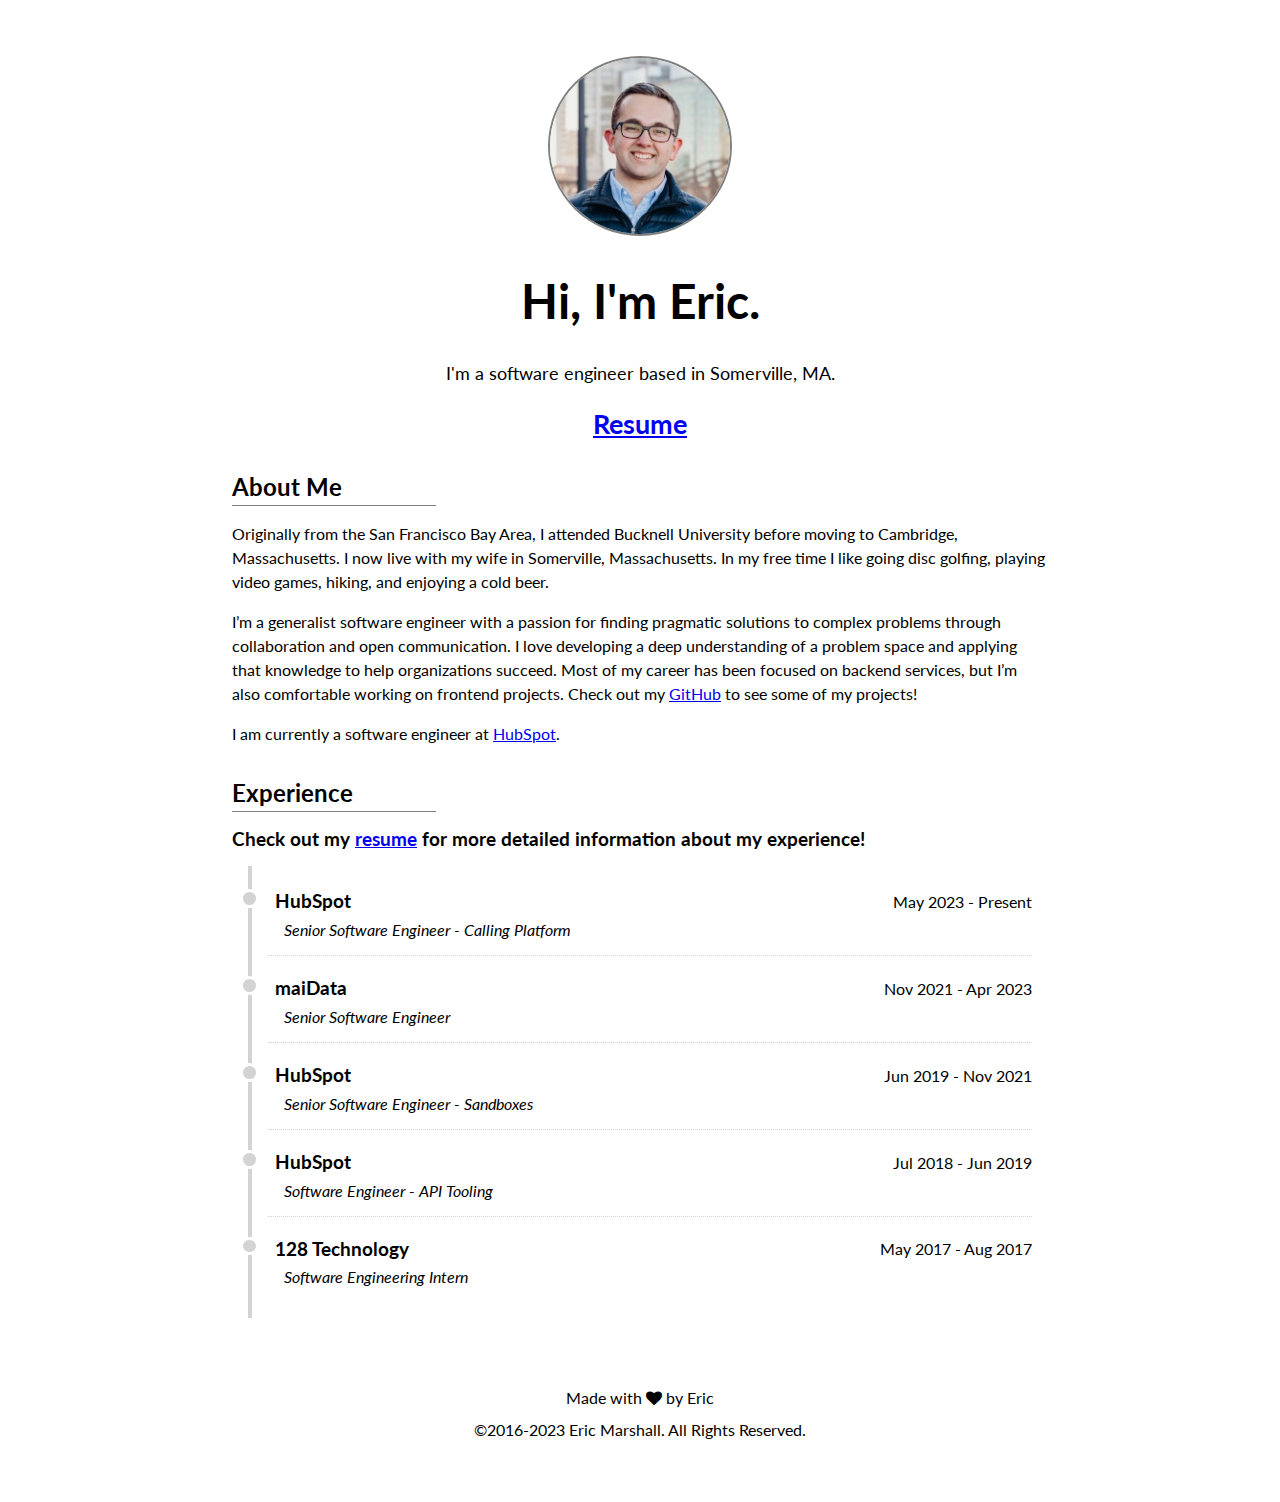
==== index.html @ 8a97d1c8 "Update index.html" ====
<!DOCTYPE html>
<html lang="en">
<head>
    <!--  Load the initial CSS  -->
    <link rel=stylesheet href=index.css>

    <!--  Link CSS stylesheets  -->
    <link rel=stylesheet href="https://fonts.googleapis.com/css?family=Lato:300,400">
    <link rel=stylesheet href=https://maxcdn.bootstrapcdn.com/font-awesome/4.5.0/css/font-awesome.min.css>

  <!--  Launch Async requests for the javascript  -->
  <meta charset=utf-8>
  <meta content="width=device-width,initial-scale=1" name=viewport>
  <title>Eric Marshall</title>
  <meta content="Eric Marshall" name=author>
  <meta content="Eric Marshall" name=application-name>
  <meta content=website property=og:type>
  <meta content=https://emm035.github.io/ property=og:url>
  <meta content="Eric Marshall" property=og:title>
  <meta property="og:image" content="//emm035.github.io/assets/img/Website.png"/>
  <meta property="og:url" content="//emm035.github.io/" />
  <meta content="Eric Marshall's website" name=description/>
  <meta content="Eric's website" property="og:description" />
  <meta content="Eric Marshall, Eric, Marshall, Erik, Erick, Marshal, Computer Science Personal Websites, CS, Comp Sci, Programming, Personal Website, Bucknell, Software Engineer, Programmer"
  name=keywords />
  <link href=favicon.png rel=icon type=image/png />
</head>

<body>
  <header>
    <img src="profile.jpg" alt="Headshot" />
    <h1>Hi, I'm Eric.</h1>
    <p>I'm a software engineer based in Somerville, MA.</p>
    <h2><a href="./resume.pdf" target="_blank">Resume</a></h2>
  </header>

  <section>
    <header>
      <h2>About Me</h2>
    </header>
    <p>
      Originally from the San Francisco Bay Area, I attended Bucknell University 
      before moving to Cambridge, Massachusetts. I now live with my wife in Somerville,
      Massachusetts. In my free time I like going disc golfing, playing video games, hiking,
      and enjoying a cold beer.
    </p>
    <p>
      I’m a generalist software engineer with a passion for finding pragmatic solutions
      to complex problems through collaboration and open communication. I love developing
      a deep understanding of a problem space and applying that knowledge to help organizations
      succeed. Most of my career has been focused on backend services, but I’m also comfortable
      working on frontend projects. Check out my <a href="https://github.com/emm035">GitHub</a> to see
      some of my projects!
    </p>
    <p>
      I am currently a software engineer at <a class="link" target="_blank" href="https://hubspot.com/">HubSpot</a>.
    </p>
  </section>

  <section>
    <header>
      <h2>Experience</h2>
    </header>

    <h3>
      Check out my <a href="./resume.pdf">resume</a>
      for more detailed information about my experience!
    </h3>

    <div class="timeline">
        <div class="item">
        <header>
          <h3>HubSpot</h3>
          <time>May 2023 - Present</time>
        </header>
        <i>Senior Software Engineer - Calling Platform</i>
      </div>
      <div class="item">
        <header>
          <h3>maiData</h3>
          <time>Nov 2021 - Apr 2023</time>
        </header>
        <i>Senior Software Engineer</i>
      </div>
      <div class="item">
        <header>
          <h3>HubSpot</h3>
          <time>Jun 2019 - Nov 2021</time>
        </header>
        <i>Senior Software Engineer - Sandboxes</i>
      </div>
      <div class="item">
        <header>
          <h3>HubSpot</h3>
          <time>Jul 2018 - Jun 2019</time>
        </header>
        <i>Software Engineer - API Tooling</i>
      </div>
      <div class="item">
        <header>
          <h3>128 Technology</h3>
          <time>May 2017 - Aug 2017</time>
        </header>
        <i>Software Engineering Intern</i>
      </div>
    </div>
  </section>

  <footer>
    Made with
    <span class="fa fa-heart link -inv"></span> by Eric
    <br> ©2016-2023 Eric Marshall. All Rights Reserved.
  </footer>

  </body>

  </html>
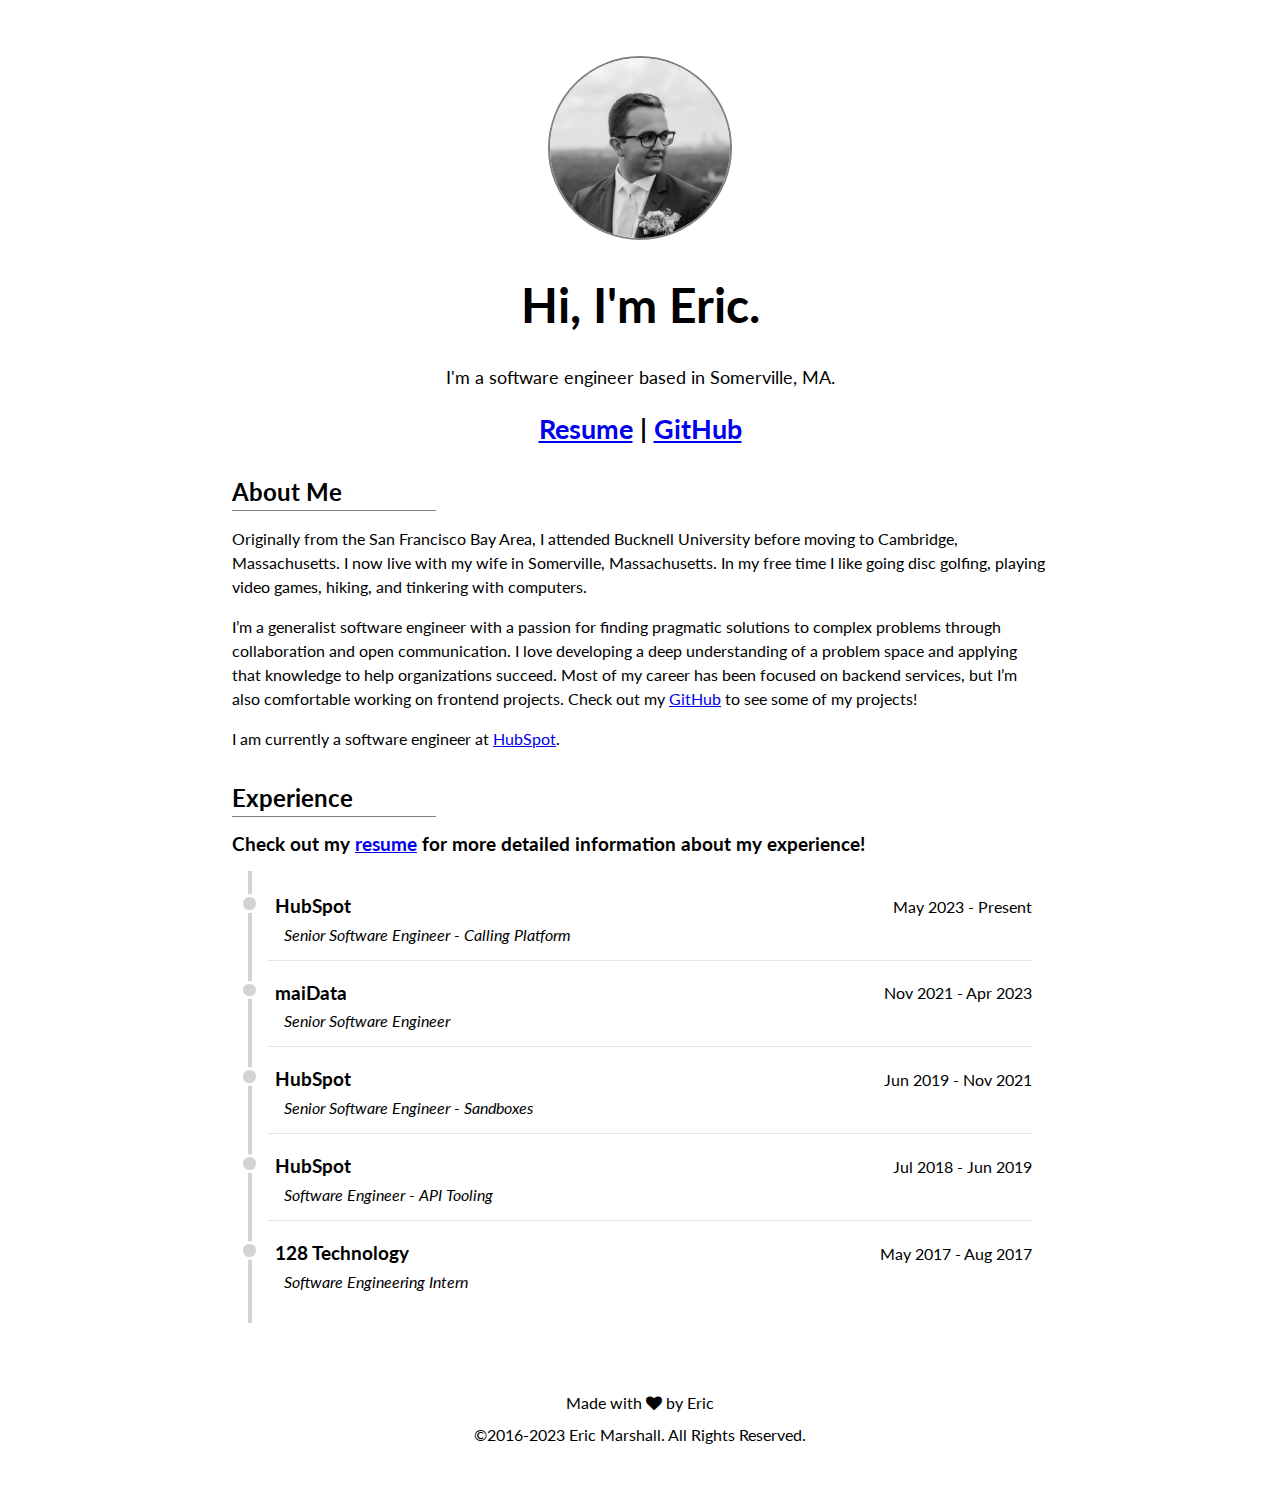
==== commit 7547d8dc: "Add GH link, update main photo" ====
--- a/index.html
+++ b/index.html
@@ -15,10 +15,10 @@
   <meta content="Eric Marshall" name=author>
   <meta content="Eric Marshall" name=application-name>
   <meta content=website property=og:type>
-  <meta content=https://emm035.github.io/ property=og:url>
+  <meta content=https://egoodhall.github.io/ property=og:url>
   <meta content="Eric Marshall" property=og:title>
-  <meta property="og:image" content="//emm035.github.io/assets/img/Website.png"/>
-  <meta property="og:url" content="//emm035.github.io/" />
+  <meta property="og:image" content="//egoodhall.github.io/assets/img/Website.png"/>
+  <meta property="og:url" content="//egoodhall.github.io/" />
   <meta content="Eric Marshall's website" name=description/>
   <meta content="Eric's website" property="og:description" />
   <meta content="Eric Marshall, Eric, Marshall, Erik, Erick, Marshal, Computer Science Personal Websites, CS, Comp Sci, Programming, Personal Website, Bucknell, Software Engineer, Programmer"
@@ -31,7 +31,7 @@
     <img src="profile.jpg" alt="Headshot" />
     <h1>Hi, I'm Eric.</h1>
     <p>I'm a software engineer based in Somerville, MA.</p>
-    <h2><a href="./resume.pdf" target="_blank">Resume</a></h2>
+    <h2><a href="./resume.pdf" target="_blank">Resume</a> | <a href="https://github.com/egoodhall" target="_blank">GitHub</a></h2>
   </header>
 
   <section>
@@ -42,14 +42,14 @@
       Originally from the San Francisco Bay Area, I attended Bucknell University 
       before moving to Cambridge, Massachusetts. I now live with my wife in Somerville,
       Massachusetts. In my free time I like going disc golfing, playing video games, hiking,
-      and enjoying a cold beer.
+      and tinkering with computers.
     </p>
     <p>
       I’m a generalist software engineer with a passion for finding pragmatic solutions
       to complex problems through collaboration and open communication. I love developing
       a deep understanding of a problem space and applying that knowledge to help organizations
       succeed. Most of my career has been focused on backend services, but I’m also comfortable
-      working on frontend projects. Check out my <a href="https://github.com/emm035">GitHub</a> to see
+      working on frontend projects. Check out my <a href="https://github.com/egoodhall">GitHub</a> to see
       some of my projects!
     </p>
     <p>
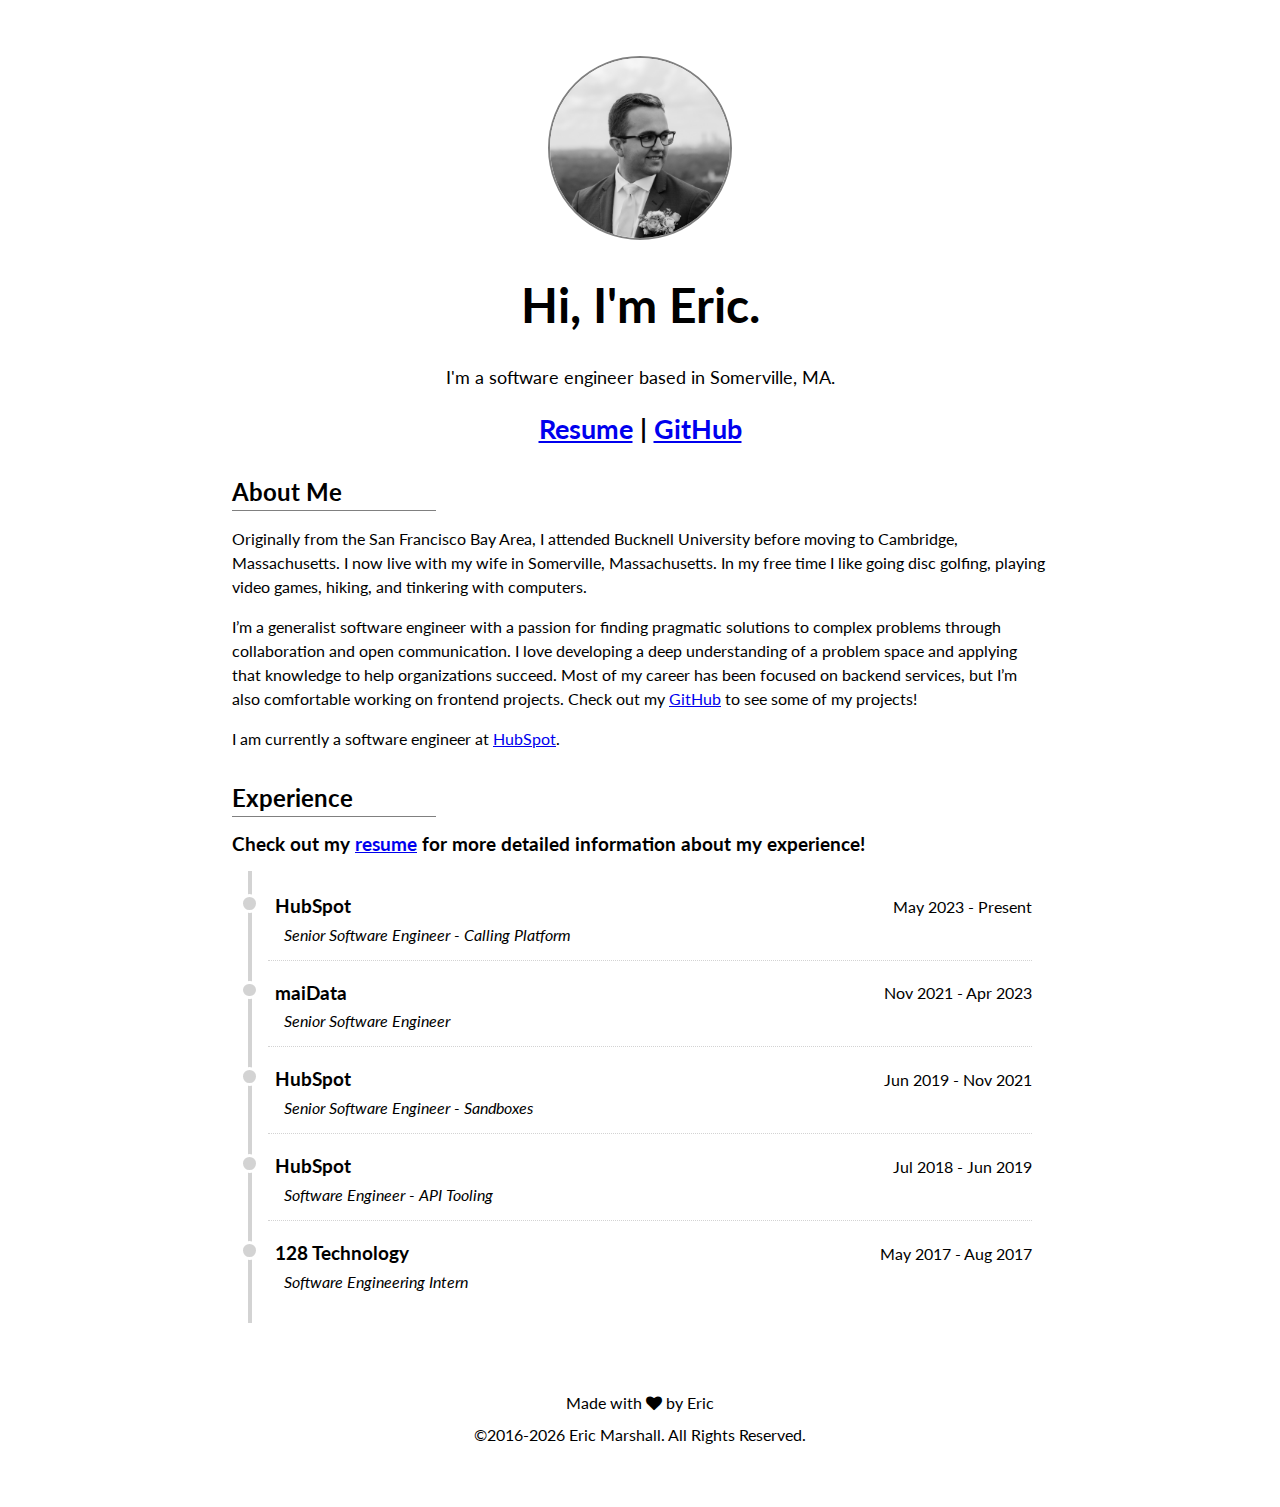
==== commit e01132f4: "Always have current year" ====
--- a/index.html
+++ b/index.html
@@ -109,7 +109,7 @@
   <footer>
     Made with
     <span class="fa fa-heart link -inv"></span> by Eric
-    <br> ©2016-2023 Eric Marshall. All Rights Reserved.
+    <br> ©2016-<script>document.write(new Date().getFullYear())</script> Eric Marshall. All Rights Reserved.
   </footer>
 
   </body>
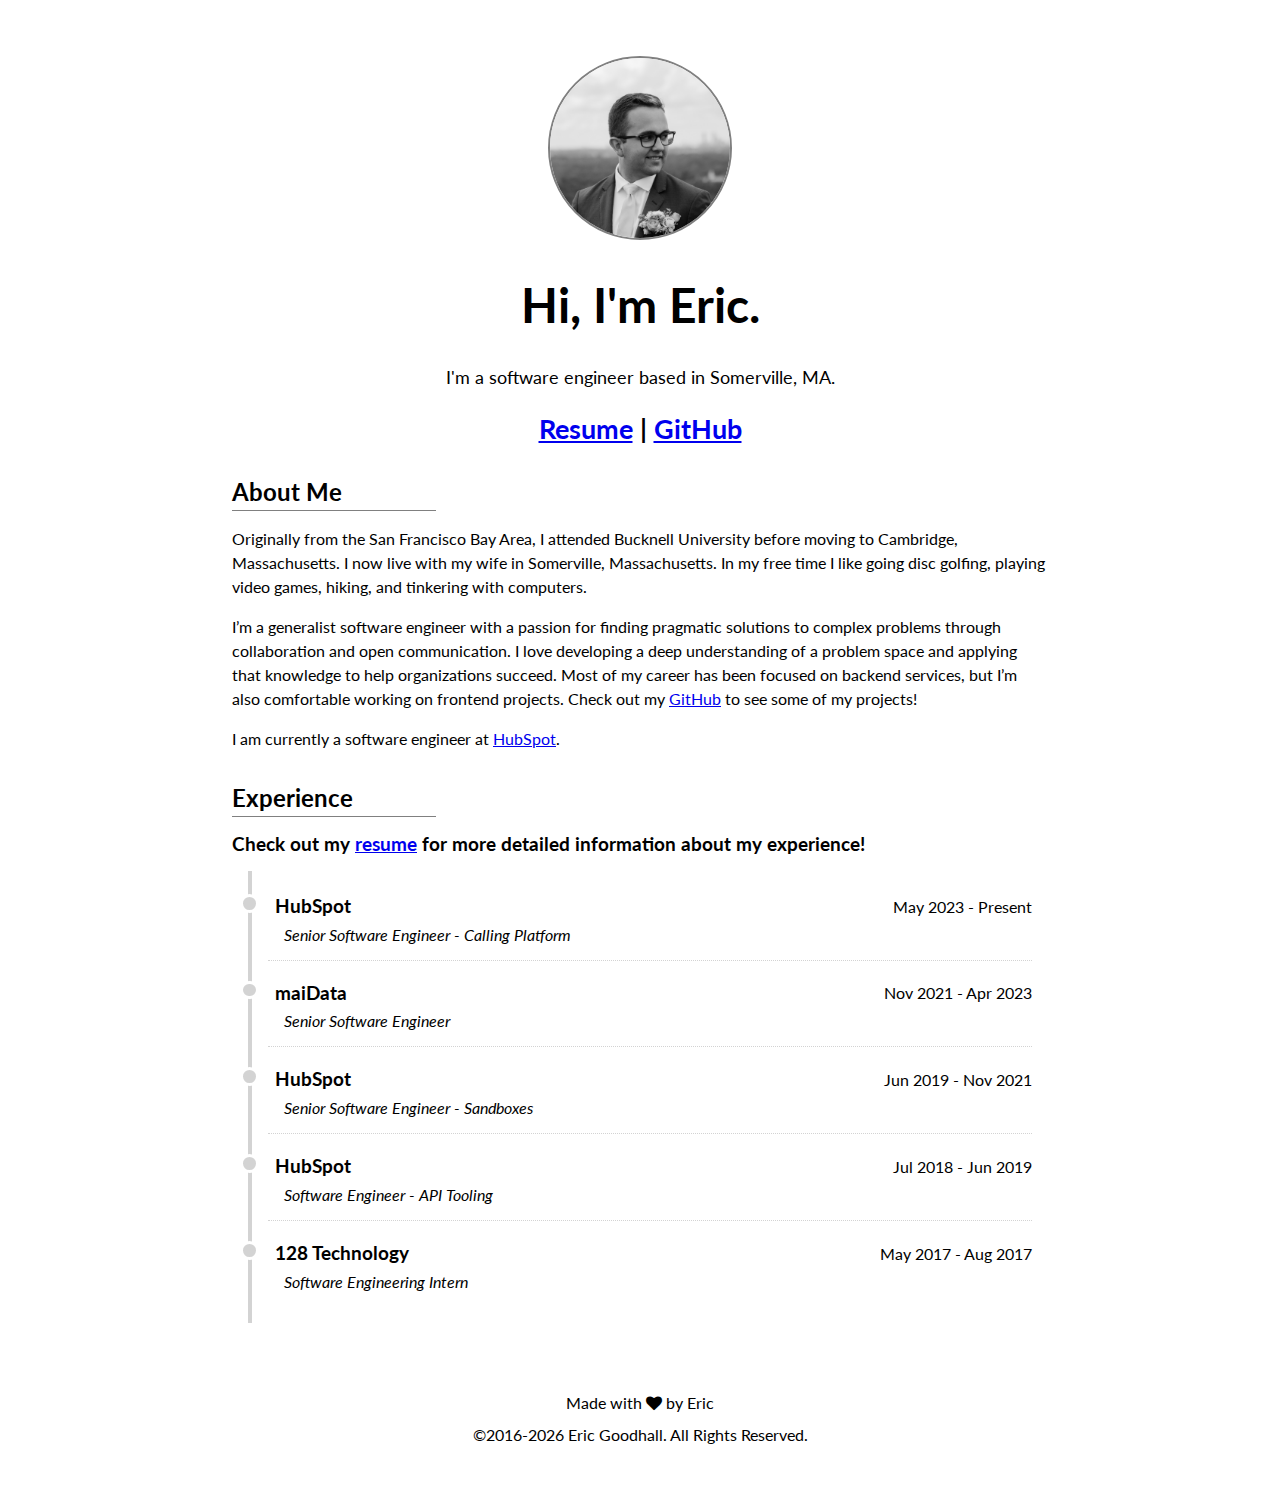
==== commit ba6f4f92: "New name!" ====
--- a/index.html
+++ b/index.html
@@ -11,17 +11,17 @@
   <!--  Launch Async requests for the javascript  -->
   <meta charset=utf-8>
   <meta content="width=device-width,initial-scale=1" name=viewport>
-  <title>Eric Marshall</title>
-  <meta content="Eric Marshall" name=author>
-  <meta content="Eric Marshall" name=application-name>
+  <title>Eric Goodhall</title>
+  <meta content="Eric Goodhall" name=author>
+  <meta content="Eric Goodhall" name=application-name>
   <meta content=website property=og:type>
   <meta content=https://egoodhall.github.io/ property=og:url>
-  <meta content="Eric Marshall" property=og:title>
+  <meta content="Eric Goodhall" property=og:title>
   <meta property="og:image" content="//egoodhall.github.io/assets/img/Website.png"/>
   <meta property="og:url" content="//egoodhall.github.io/" />
-  <meta content="Eric Marshall's website" name=description/>
+  <meta content="Eric Goodhall's website" name=description/>
   <meta content="Eric's website" property="og:description" />
-  <meta content="Eric Marshall, Eric, Marshall, Erik, Erick, Marshal, Computer Science Personal Websites, CS, Comp Sci, Programming, Personal Website, Bucknell, Software Engineer, Programmer"
+  <meta content="Eric Goodhall, Eric, Goodhall, Erik, Erick, Marshal, Computer Science Personal Websites, CS, Comp Sci, Programming, Personal Website, Bucknell, Software Engineer, Programmer"
   name=keywords />
   <link href=favicon.png rel=icon type=image/png />
 </head>
@@ -109,7 +109,7 @@
   <footer>
     Made with
     <span class="fa fa-heart link -inv"></span> by Eric
-    <br> ©2016-<script>document.write(new Date().getFullYear())</script> Eric Marshall. All Rights Reserved.
+    <br> ©2016-<script>document.write(new Date().getFullYear())</script> Eric Goodhall. All Rights Reserved.
   </footer>
 
   </body>
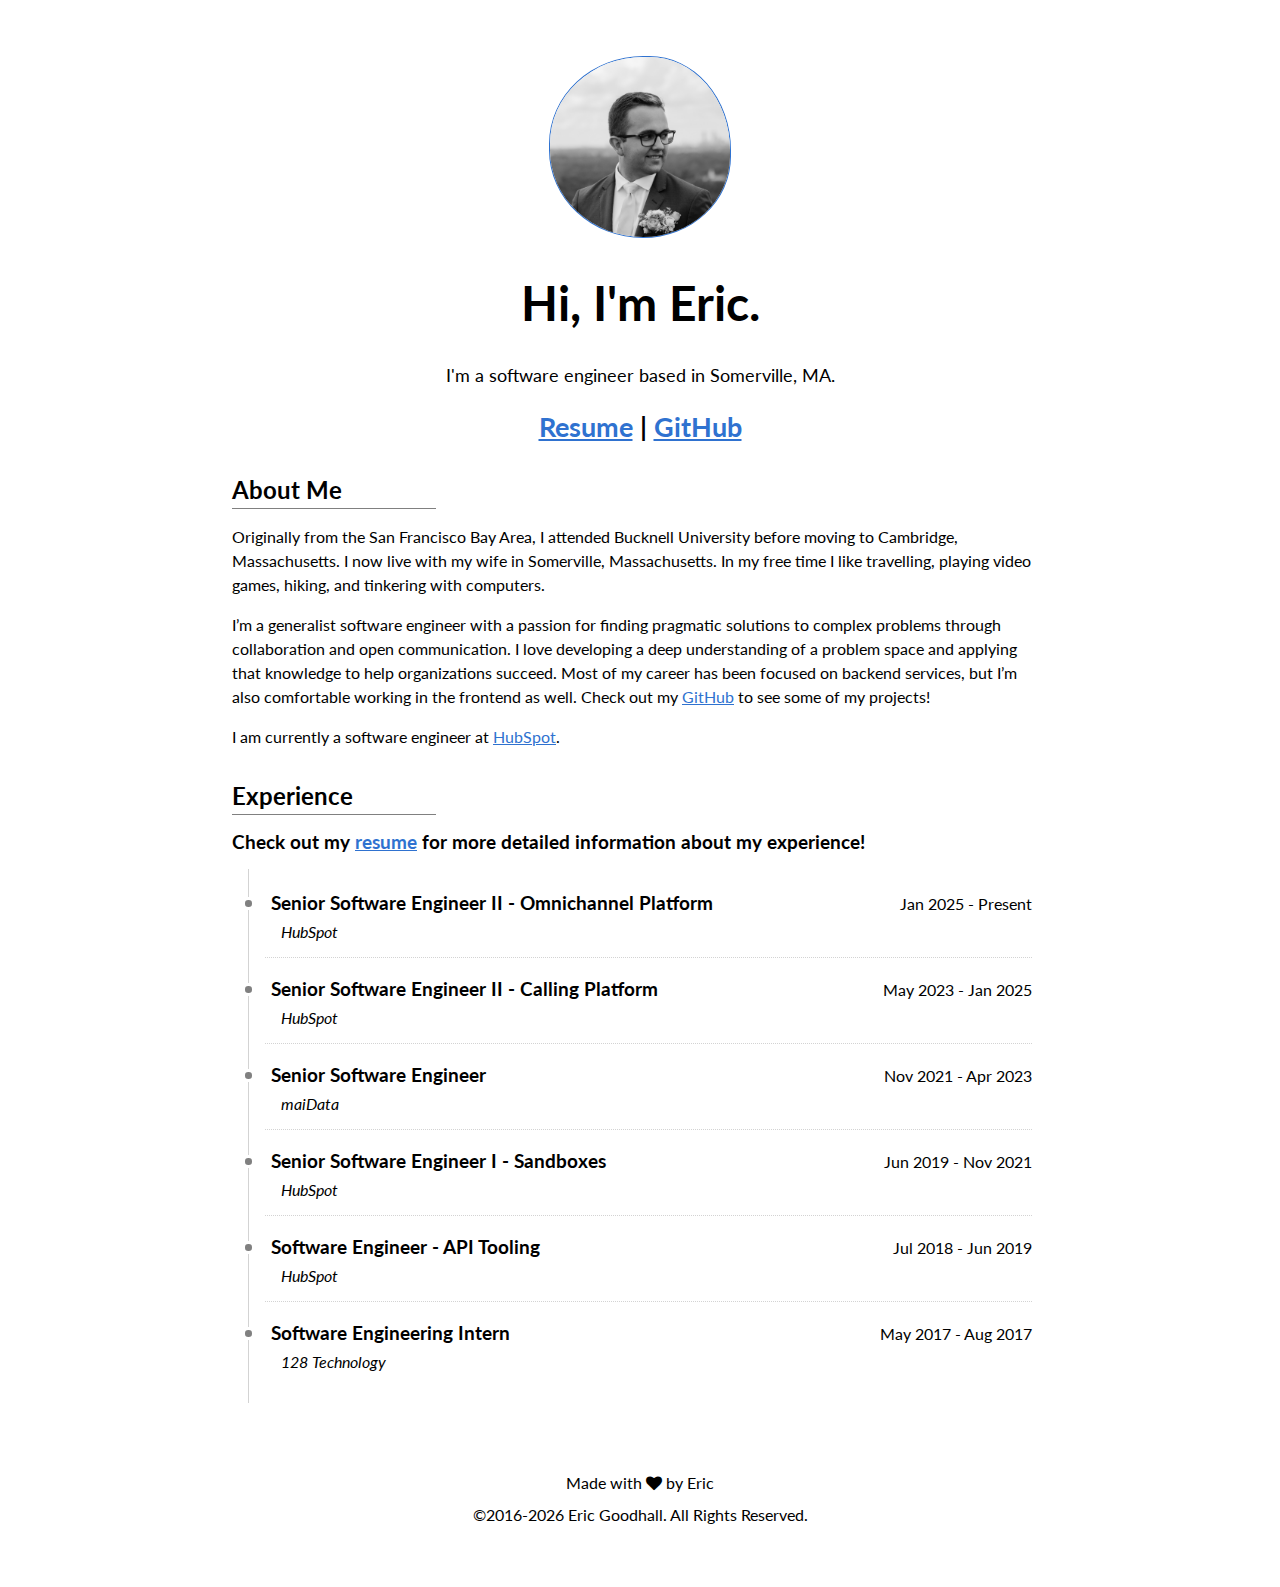
==== commit 8f010b05: "Have some fun w/ border" ====
--- a/index.html
+++ b/index.html
@@ -5,8 +5,8 @@
     <link rel=stylesheet href=index.css>
 
     <!--  Link CSS stylesheets  -->
-    <link rel=stylesheet href="https://fonts.googleapis.com/css?family=Lato:300,400">
-    <link rel=stylesheet href=https://maxcdn.bootstrapcdn.com/font-awesome/4.5.0/css/font-awesome.min.css>
+    <link async rel=stylesheet href="https://fonts.googleapis.com/css?family=Lato:300,400">
+    <link async rel=stylesheet href=https://maxcdn.bootstrapcdn.com/font-awesome/4.5.0/css/font-awesome.min.css>
 
   <!--  Launch Async requests for the javascript  -->
   <meta charset=utf-8>
@@ -28,7 +28,7 @@
 
 <body>
   <header>
-    <img src="profile.jpg" alt="Headshot" />
+    <img src="profile.jpg" alt="Headshot" class="border-wobble" />
     <h1>Hi, I'm Eric.</h1>
     <p>I'm a software engineer based in Somerville, MA.</p>
     <h2><a href="./resume.pdf" target="_blank">Resume</a> | <a href="https://github.com/egoodhall" target="_blank">GitHub</a></h2>
@@ -41,7 +41,7 @@
     <p>
       Originally from the San Francisco Bay Area, I attended Bucknell University 
       before moving to Cambridge, Massachusetts. I now live with my wife in Somerville,
-      Massachusetts. In my free time I like going disc golfing, playing video games, hiking,
+      Massachusetts. In my free time I like travelling, playing video games, hiking,
       and tinkering with computers.
     </p>
     <p>
@@ -49,7 +49,7 @@
       to complex problems through collaboration and open communication. I love developing
       a deep understanding of a problem space and applying that knowledge to help organizations
       succeed. Most of my career has been focused on backend services, but I’m also comfortable
-      working on frontend projects. Check out my <a href="https://github.com/egoodhall">GitHub</a> to see
+      working in the frontend as well. Check out my <a href="https://github.com/egoodhall">GitHub</a> to see
       some of my projects!
     </p>
     <p>
@@ -68,40 +68,47 @@
     </h3>
 
     <div class="timeline">
-        <div class="item">
+      <div class="item">
         <header>
-          <h3>HubSpot</h3>
-          <time>May 2023 - Present</time>
+          <h3 class="hubspot">Senior Software Engineer II - Omnichannel Platform</h3>
+          <span><time>Jan 2025</time> - Present</span>
         </header>
-        <i>Senior Software Engineer - Calling Platform</i>
+        <i>HubSpot</i>
       </div>
       <div class="item">
         <header>
-          <h3>maiData</h3>
-          <time>Nov 2021 - Apr 2023</time>
+          <h3 class="hubspot">Senior Software Engineer II - Calling Platform</h3>
+          <span><time>May 2023</time> - <time>Jan 2025</time></span>
         </header>
-        <i>Senior Software Engineer</i>
+        <i>HubSpot</i>
       </div>
       <div class="item">
         <header>
-          <h3>HubSpot</h3>
-          <time>Jun 2019 - Nov 2021</time>
+          <h3 class="maidata">Senior Software Engineer</h3>
+          <span><time>Nov 2021</time> - <time>Apr 2023</time></span>
         </header>
-        <i>Senior Software Engineer - Sandboxes</i>
+        <i>maiData</i>
       </div>
       <div class="item">
         <header>
-          <h3>HubSpot</h3>
-          <time>Jul 2018 - Jun 2019</time>
+          <h3 class="hubspot">Senior Software Engineer I - Sandboxes</h3>
+          <span><time>Jun 2019</time> - <time>Nov 2021</time></span>
         </header>
-        <i>Software Engineer - API Tooling</i>
+        <i>HubSpot</i>
       </div>
       <div class="item">
         <header>
-          <h3>128 Technology</h3>
-          <time>May 2017 - Aug 2017</time>
+          <h3 class="hubspot">Software Engineer - API Tooling</h3>
+          <span><time>Jul 2018</time> - <time>Jun 2019</time></span>
         </header>
-        <i>Software Engineering Intern</i>
+        <i>HubSpot</i>
+      </div>
+      <div class="item">
+        <header>
+          <h3 class="one28tech">Software Engineering Intern</h3>
+          <span><time>May 2017</time> - <time>Aug 2017</time></span>
+        </header>
+        <i>128 Technology</i>
       </div>
     </div>
   </section>
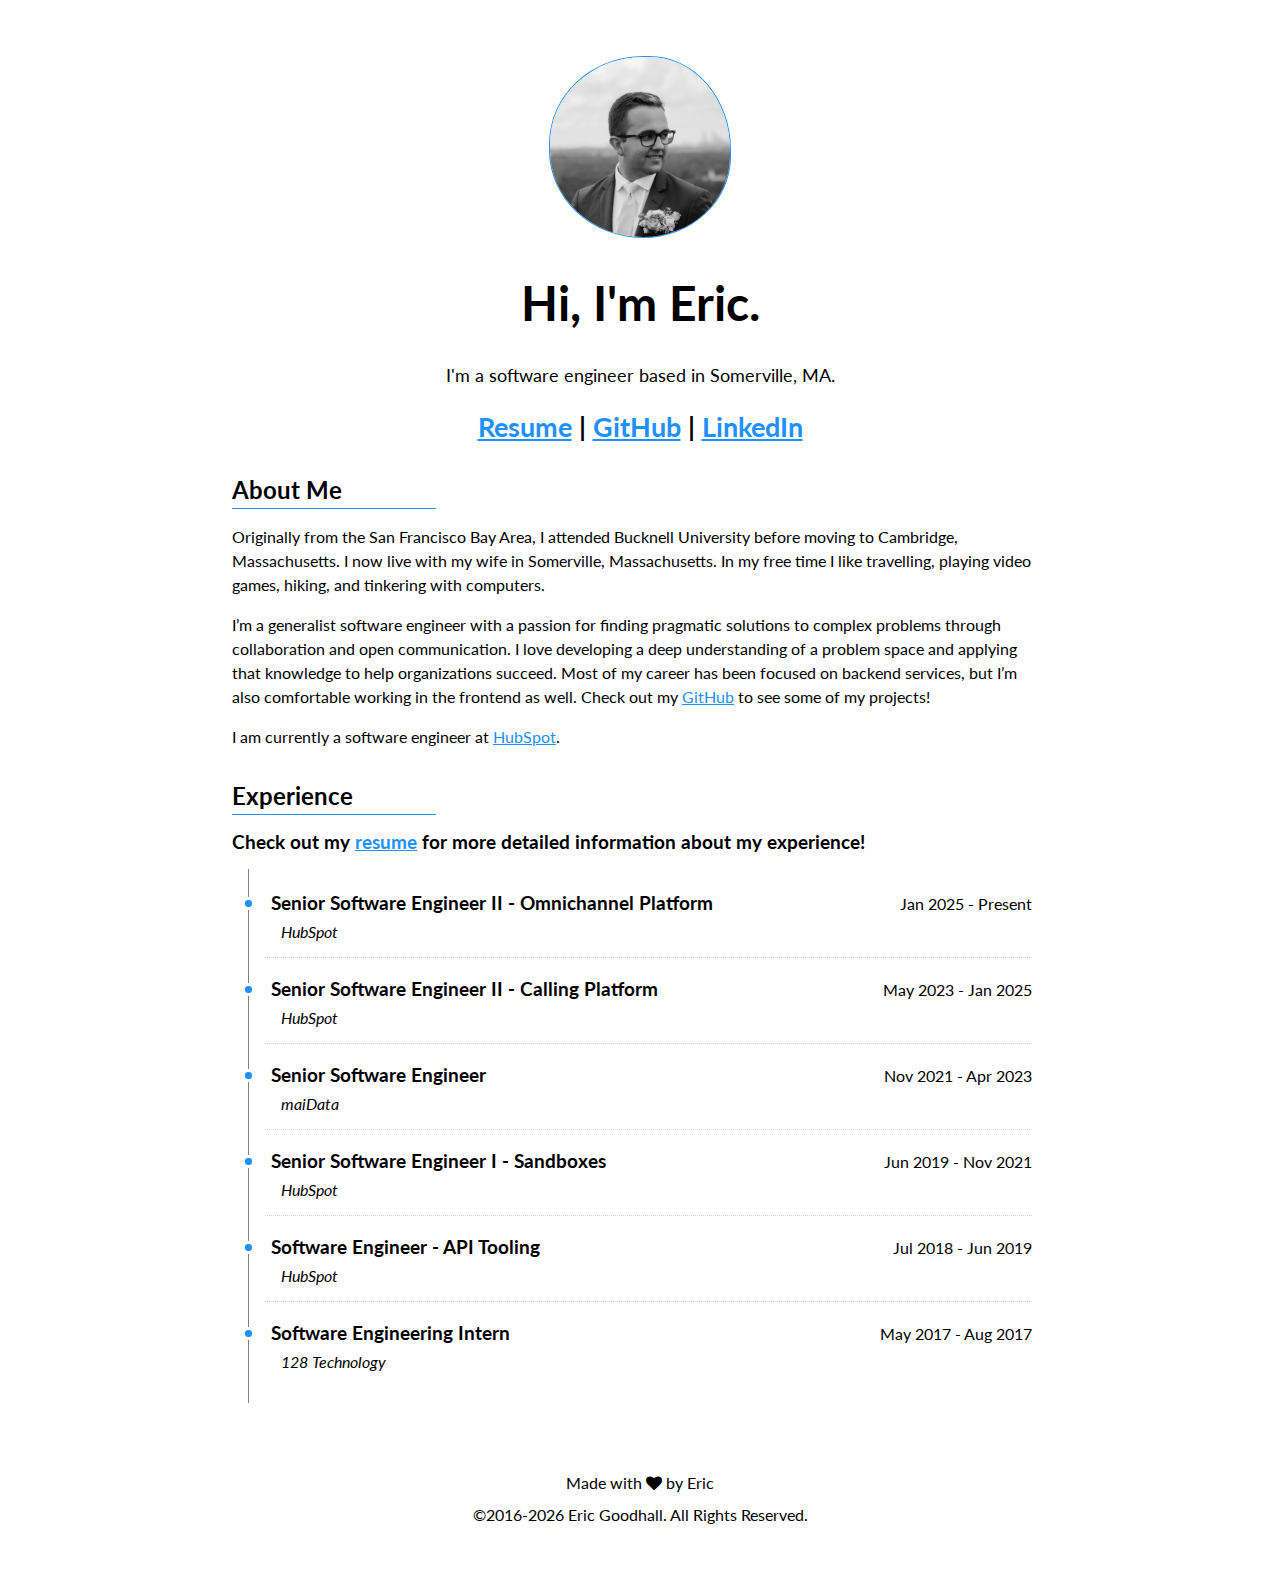
==== commit db213e4d: "Add linkedin, updated resume" ====
--- a/index.html
+++ b/index.html
@@ -31,7 +31,7 @@
     <img src="profile.jpg" alt="Headshot" class="border-wobble" />
     <h1>Hi, I'm Eric.</h1>
     <p>I'm a software engineer based in Somerville, MA.</p>
-    <h2><a href="./resume.pdf" target="_blank">Resume</a> | <a href="https://github.com/egoodhall" target="_blank">GitHub</a></h2>
+    <h2><a href="./resume.pdf" target="_blank">Resume</a> | <a href="https://github.com/egoodhall" target="_blank">GitHub</a> | <a href="https://linkedin.com/in/eric-goodhall" target="_blank">LinkedIn</a></h2>
   </header>
 
   <section>
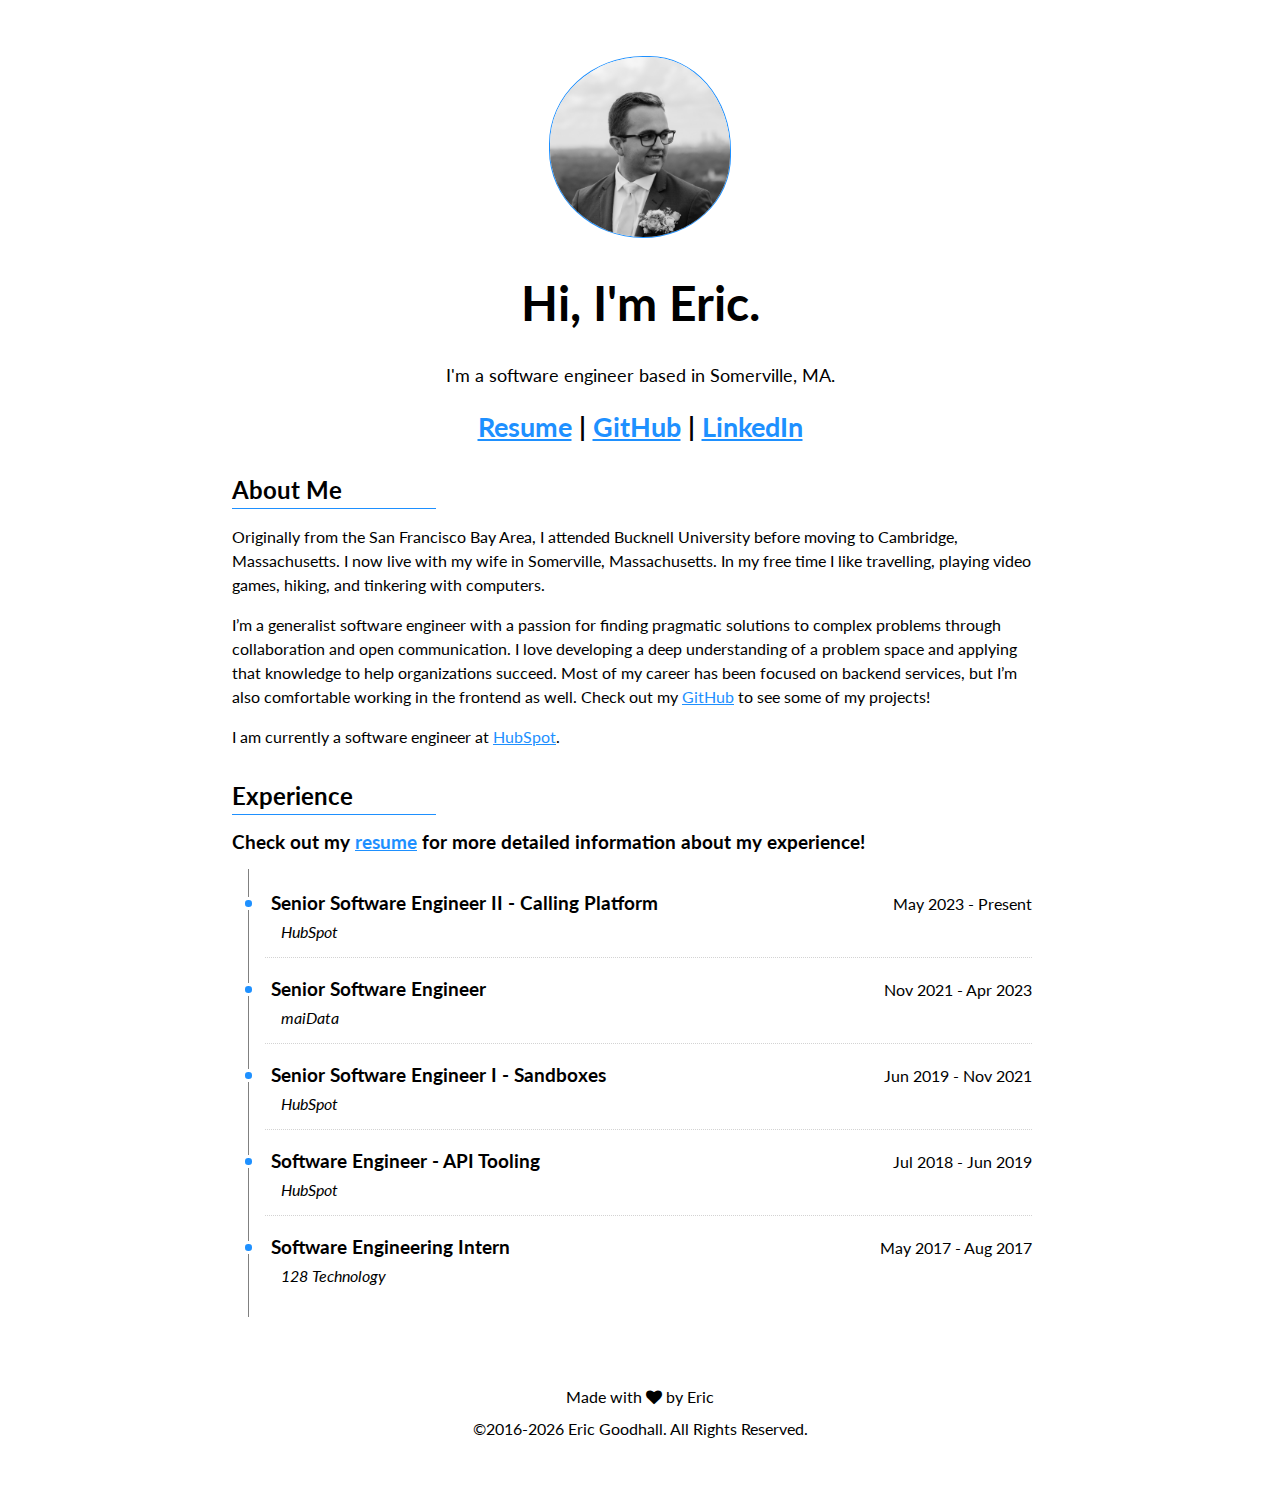
==== commit bd374ba6: "Simplify timeline" ====
--- a/index.html
+++ b/index.html
@@ -70,15 +70,8 @@
     <div class="timeline">
       <div class="item">
         <header>
-          <h3 class="hubspot">Senior Software Engineer II - Omnichannel Platform</h3>
-          <span><time>Jan 2025</time> - Present</span>
-        </header>
-        <i>HubSpot</i>
-      </div>
-      <div class="item">
-        <header>
           <h3 class="hubspot">Senior Software Engineer II - Calling Platform</h3>
-          <span><time>May 2023</time> - <time>Jan 2025</time></span>
+          <span><time>May 2023</time> - <time>Present</time></span>
         </header>
         <i>HubSpot</i>
       </div>
